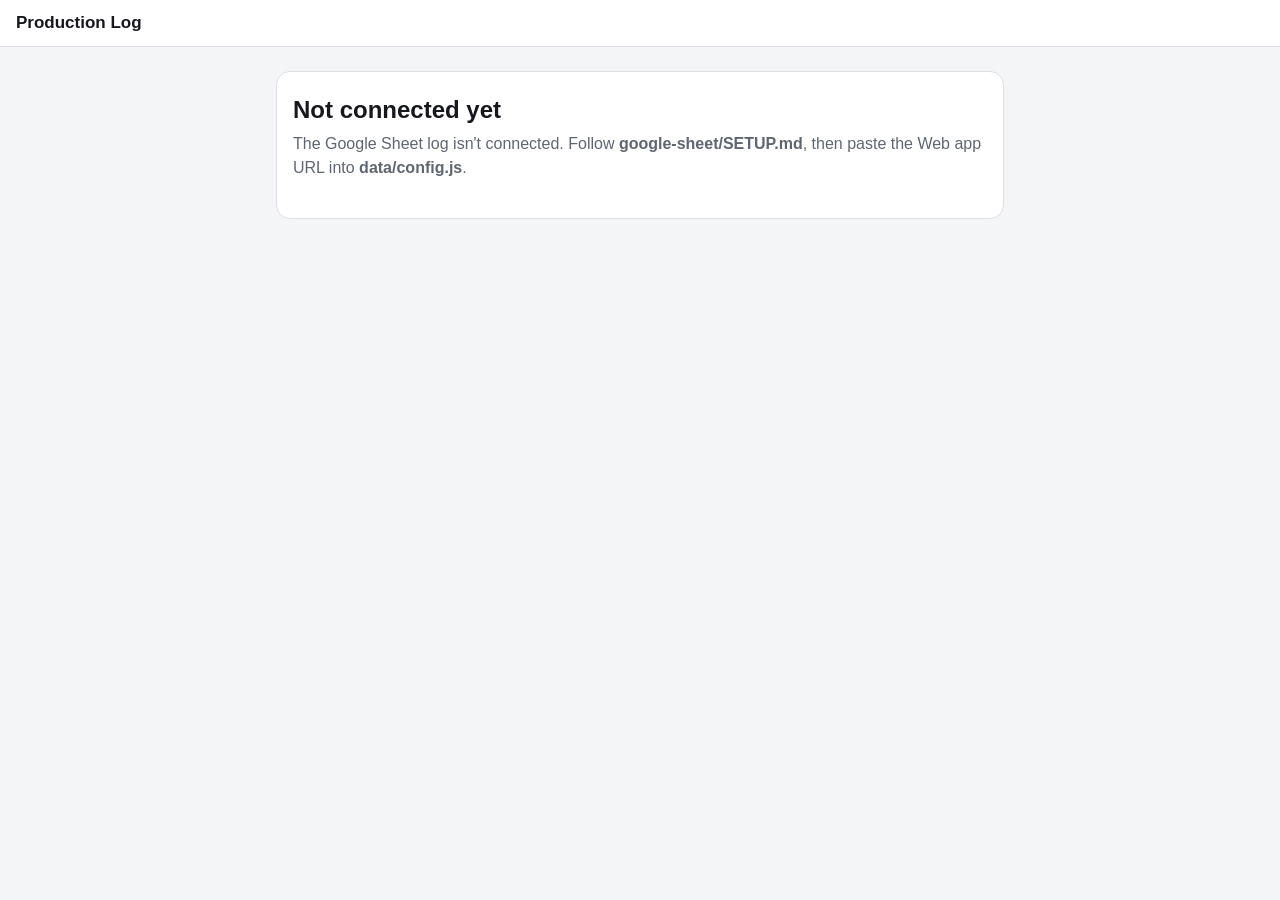
==== admin.html @ b52d9765 "Add password-protected admin log page admin.html lists every completed setup/breakdown and its notes" ====
<!doctype html>
<html lang="en">
<head>
  <meta charset="utf-8" />
  <meta name="viewport" content="width=device-width, initial-scale=1, viewport-fit=cover" />
  <meta name="robots" content="noindex, nofollow" />
  <meta name="theme-color" content="#14161a" />
  <title>Production Log · Admin</title>
  <link rel="stylesheet" href="styles.css?v=1793486405" />
</head>
<body>
  <header class="topbar">
    <div class="topbar-title admin-title">Production Log</div>
    <button class="restart-btn" id="signOutBtn" hidden>Sign out</button>
  </header>

  <main id="admin"></main>

  <script src="data/config.js?v=1793486405"></script>
  <script src="admin.js?v=1793486405"></script>
</body>
</html>
---- styles.css ----
:root {
  --bg: #f4f5f7;
  --surface: #ffffff;
  --surface-2: #eceef2;
  --text: #16181d;
  --muted: #5f6672;
  --border: #dcdfe5;
  --accent: #2f6fed;
  --accent-ink: #ffffff;
  --done: #1f9d55;
  --done-soft: #e3f5ea;
  --tip-bg: #e8f0ff;
  --tip-ink: #1d4fb8;
  --warn-bg: #fff4dc;
  --warn-ink: #8a5a00;
  --radius: 14px;
  color-scheme: light;
}
@media (prefers-color-scheme: dark) {
  :root {
    --bg: #14161a;
    --surface: #1d2026;
    --surface-2: #272b33;
    --text: #eef0f3;
    --muted: #9aa1ad;
    --border: #2f343d;
    --accent: #5b8cff;
    --accent-ink: #0b0d10;
    --done: #3ccf7a;
    --done-soft: #17301f;
    --tip-bg: #1a2640;
    --tip-ink: #9dbaff;
    --warn-bg: #33270f;
    --warn-ink: #f2c66b;
    color-scheme: dark;
  }
}

* { box-sizing: border-box; }
html, body { margin: 0; }
body {
  background: var(--bg);
  color: var(--text);
  font: 16px/1.5 -apple-system, BlinkMacSystemFont, "Segoe UI", Roboto, sans-serif;
  -webkit-tap-highlight-color: transparent;
  padding-bottom: env(safe-area-inset-bottom, 0px);
}
button { font: inherit; color: inherit; cursor: pointer; }
[hidden] { display: none !important; }

/* ---------- Top bar ---------- */
.topbar {
  position: sticky; top: 0; z-index: 10;
  display: flex; align-items: center; gap: 8px;
  padding: calc(env(safe-area-inset-top, 0px) + 10px) 12px 10px;
  background: var(--surface);
  border-bottom: 1px solid var(--border);
}
.topbar-title { flex: 1; font-weight: 650; font-size: 17px; text-align: center; white-space: nowrap; overflow: hidden; text-overflow: ellipsis; }
.icon-btn {
  width: 40px; height: 40px; border-radius: 10px;
  border: 0; background: transparent; font-size: 22px; line-height: 1;
}
.icon-btn:hover { background: var(--surface-2); }
.topbar .icon-btn[hidden] + .topbar-title { margin-left: 48px; }

main { max-width: 760px; margin: 0 auto; padding: 16px 16px 120px; }

/* ---------- Home ---------- */
.hero h1 { font-size: 26px; margin: 8px 0 4px; }
.hero p { margin: 0 0 20px; color: var(--muted); }
.guide-card {
  background: var(--surface); border: 1px solid var(--border);
  border-radius: var(--radius); padding: 16px; margin-bottom: 14px;
}
.guide-card.soon { opacity: .55; }
.guide-head { display: flex; gap: 12px; align-items: center; margin-bottom: 12px; }
.guide-icon { font-size: 30px; width: 48px; height: 48px; display: grid; place-items: center; background: var(--surface-2); border-radius: 12px; }
.guide-head h2 { margin: 0; font-size: 19px; }
.guide-head p { margin: 2px 0 0; color: var(--muted); font-size: 14px; }
.badge { font-size: 12px; font-weight: 600; padding: 2px 8px; border-radius: 99px; background: var(--surface-2); color: var(--muted); }
.routine-row { display: grid; grid-template-columns: 1fr 1fr; gap: 10px; }
.routine-btn {
  text-align: left; padding: 12px 14px; border-radius: 12px;
  border: 1px solid var(--border); background: var(--surface-2);
}
.routine-btn strong { display: block; font-size: 16px; }
.routine-btn span { font-size: 13px; color: var(--muted); }
.mini-bar { height: 5px; border-radius: 9px; background: var(--border); margin-top: 8px; overflow: hidden; }
.mini-bar > i { display: block; height: 100%; background: var(--accent); }
.mini-bar.full > i { background: var(--done); }

/* ---------- Progress header ---------- */
.progress-wrap { margin-bottom: 14px; }
.progress-meta { display: flex; justify-content: space-between; align-items: center; gap: 8px; font-size: 14px; color: var(--muted); margin-bottom: 6px; }
.restart-btn {
  border: 1px solid var(--border); background: var(--surface); color: var(--text);
  font-size: 13px; font-weight: 600; padding: 5px 10px; border-radius: 99px; white-space: nowrap;
}
.restart-btn.armed { background: #d33; border-color: #d33; color: #fff; }
.progress { height: 10px; border-radius: 99px; background: var(--surface-2); overflow: hidden; }
.progress > i { display: block; height: 100%; background: var(--accent); transition: width .3s ease; }
.progress.full > i { background: var(--done); }

.seg { display: flex; background: var(--surface-2); border-radius: 12px; padding: 4px; margin-bottom: 16px; }
.seg button { flex: 1; border: 0; background: transparent; padding: 8px; border-radius: 9px; font-weight: 600; color: var(--muted); }
.seg button.on { background: var(--surface); color: var(--text); box-shadow: 0 1px 3px rgba(0,0,0,.12); }

/* ---------- Step card (step-by-step view) ---------- */
.step-card { background: var(--surface); border: 1px solid var(--border); border-radius: var(--radius); overflow: hidden; }
.step-card.is-done { border-color: var(--done); }
.step-body { padding: 16px; }
.step-section { font-size: 13px; font-weight: 600; text-transform: uppercase; letter-spacing: .04em; color: var(--muted); }
.step-title { font-size: 22px; margin: 4px 0 12px; line-height: 1.25; }
.step-title .num { color: var(--muted); font-weight: 500; }

.photo { position: relative; aspect-ratio: 4 / 3; max-width: 100%; background: var(--surface-2); }
.photo img { width: 100%; height: 100%; object-fit: cover; display: block; cursor: zoom-in; }
/* Real photos keep their own shape (most are portrait), capped so the steps stay on screen. */
.photo.fit { aspect-ratio: auto; }
.photo.fit img { height: auto; max-height: 62vh; object-fit: contain; }
.photo-ph {
  position: absolute; inset: 12px; border: 2px dashed var(--border); border-radius: 10px;
  display: grid; place-content: center; text-align: center; color: var(--muted); gap: 4px;
}
.photo-ph b { font-size: 36px; }
.photo-ph small { font-size: 12px; opacity: .8; }
.photo-caption { font-size: 13px; color: var(--muted); padding: 8px 16px 0; }
.photo-credit { display: block; font-size: 11px; opacity: .75; }
.photo-badge {
  position: absolute; top: 10px; left: 10px; pointer-events: none;
  background: rgba(0,0,0,.65); color: #fff; font-size: 12px; font-weight: 600;
  padding: 3px 8px; border-radius: 99px;
}

.instructions { margin: 0 0 12px; padding-left: 22px; }
.instructions li { margin-bottom: 8px; }
.note-box { border-radius: 10px; padding: 10px 12px; margin: 10px 0; font-size: 15px; }
.note-box.tip { background: var(--tip-bg); color: var(--tip-ink); }
.note-box.warn { background: var(--warn-bg); color: var(--warn-ink); }

.user-note summary { cursor: pointer; color: var(--muted); font-size: 14px; margin-top: 8px; }
.user-note textarea {
  width: 100%; min-height: 70px; margin-top: 8px; padding: 10px; border-radius: 10px;
  border: 1px solid var(--border); background: var(--bg); color: var(--text); font: inherit; resize: vertical;
}
.done-stamp { font-size: 13px; color: var(--done); font-weight: 600; margin-top: 8px; }

/* Bottom action bar */
.action-bar {
  position: fixed; left: 0; right: 0; bottom: 0; z-index: 9;
  background: var(--surface); border-top: 1px solid var(--border);
  padding: 10px 16px calc(env(safe-area-inset-bottom, 0px) + 10px);
}
.action-inner { max-width: 760px; margin: 0 auto; display: flex; gap: 10px; }
.btn {
  border: 1px solid var(--border); background: var(--surface-2);
  padding: 14px 16px; border-radius: 12px; font-weight: 650; font-size: 16px;
}
.btn:disabled { opacity: .4; cursor: default; }
.btn.primary { flex: 1; background: var(--accent); border-color: var(--accent); color: var(--accent-ink); }
.btn.done { flex: 1; background: var(--done-soft); border-color: var(--done); color: var(--done); }
.btn.block { width: 100%; }

/* ---------- List view ---------- */
.list-section { margin-bottom: 18px; }
.list-section h3 { font-size: 14px; text-transform: uppercase; letter-spacing: .04em; color: var(--muted); margin: 0 0 8px; display: flex; justify-content: space-between; }
.list-item {
  display: flex; align-items: center; gap: 12px; width: 100%;
  background: var(--surface); border: 1px solid var(--border); border-radius: 12px;
  padding: 12px; margin-bottom: 8px; text-align: left;
}
.check {
  flex: none; width: 30px; height: 30px; border-radius: 50%;
  border: 2px solid var(--border); display: grid; place-items: center;
  background: transparent; font-size: 16px; color: transparent;
}
.list-item.is-done .check, .check.on { background: var(--done); border-color: var(--done); color: #fff; }
.list-item.is-done .li-title { color: var(--muted); text-decoration: line-through; }
.li-text { flex: 1; min-width: 0; }
.li-title { font-weight: 600; }
.li-sub { font-size: 13px; color: var(--muted); }
.li-go { color: var(--muted); font-size: 20px; }

/* ---------- Complete ---------- */
.complete { text-align: center; padding: 30px 10px; }
.complete .big { font-size: 64px; }
.complete h2 { margin: 8px 0; }
.complete p { color: var(--muted); }
.summary-notes { text-align: left; background: var(--surface); border: 1px solid var(--border); border-radius: var(--radius); padding: 14px 16px; margin: 20px 0; }
.summary-notes h3 { margin: 0 0 8px; font-size: 15px; }
.summary-notes li { margin-bottom: 6px; }

.log-status { font-size: 14px; }
.log-status.sent { color: var(--done); }
.log-status.pending, .log-status.off { color: var(--warn-ink); }
.link-btn { border: 0; background: none; padding: 0; color: var(--accent); text-decoration: underline; font-size: inherit; }

/* ---------- Start screen ---------- */
.start-card {
  background: var(--surface); border: 1px solid var(--border); border-radius: var(--radius);
  padding: 20px 16px; margin-top: 8px;
}
.start-card .guide-icon { margin-bottom: 10px; }
.start-card h2 { margin: 0 0 4px; }
.start-sub { margin: 0 0 18px; color: var(--muted); }
.field-error { color: #d33; margin: -4px 0 12px; font-size: 14px; }

/* ---------- Admin log ---------- */
.admin-title { text-align: left; padding-left: 4px; }
.stat-row { display: grid; grid-template-columns: repeat(4, 1fr); gap: 8px; margin-bottom: 14px; }
.stat { background: var(--surface); border: 1px solid var(--border); border-radius: 12px; padding: 10px; text-align: center; }
.stat b { display: block; font-size: 22px; }
.stat span { font-size: 12px; color: var(--muted); }
.filter-row { display: flex; gap: 8px; align-items: center; margin-bottom: 16px; flex-wrap: wrap; }
.filter-row input[type="search"] {
  flex: 1 1 180px; min-width: 0; padding: 10px 12px; border-radius: 10px;
  border: 1px solid var(--border); background: var(--surface); color: var(--text); font: inherit;
}
.filter-row .btn { padding: 9px 14px; }
.toggle { display: flex; align-items: center; gap: 6px; font-size: 14px; color: var(--muted); white-space: nowrap; }
.run-card { background: var(--surface); border: 1px solid var(--border); border-radius: 12px; padding: 12px; margin-bottom: 8px; }
.run-top { display: flex; align-items: center; gap: 8px; flex-wrap: wrap; }
.run-tag { font-size: 12px; font-weight: 700; padding: 2px 8px; border-radius: 99px; }
.run-tag.setup { background: var(--tip-bg); color: var(--tip-ink); }
.run-tag.breakdown { background: var(--done-soft); color: var(--done); }
.run-name { font-weight: 650; }
.run-meta { font-size: 13px; color: var(--muted); margin-top: 4px; }
.run-notes { margin-top: 8px; padding: 8px 10px; border-radius: 8px; background: var(--warn-bg); color: var(--warn-ink); font-size: 14px; white-space: pre-line; }
.admin-loading, .admin-empty { text-align: center; color: var(--muted); padding: 30px 0; }
@media (max-width: 420px) { .stat b { font-size: 18px; } }

/* ---------- Lightbox & sheet ---------- */
.lightbox { position: fixed; inset: 0; z-index: 50; background: rgba(0,0,0,.92); display: grid; place-items: center; padding: 16px; }
.lightbox img { max-width: 100%; max-height: 90vh; border-radius: 8px; }
.lightbox-close { position: absolute; top: calc(env(safe-area-inset-top, 0px) + 12px); right: 12px; color: #fff; }

.sheet-backdrop { position: fixed; inset: 0; z-index: 40; background: rgba(0,0,0,.45); display: flex; align-items: flex-end; justify-content: center; }
.sheet {
  width: 100%; max-width: 520px; background: var(--surface); border-radius: 18px 18px 0 0;
  padding: 18px 16px calc(env(safe-area-inset-bottom, 0px) + 18px);
}
.sheet h3 { margin: 0 0 12px; }
.sheet .btn { width: 100%; margin-bottom: 10px; text-align: left; }
.sheet .btn.danger { color: #d33; }
.field label { display: block; font-size: 14px; color: var(--muted); margin-bottom: 4px; }
.field input {
  width: 100%; padding: 12px; border-radius: 10px; border: 1px solid var(--border);
  background: var(--bg); color: var(--text); font: inherit; margin-bottom: 12px;
}

@media (min-width: 700px) {
  .step-title { font-size: 26px; }
}
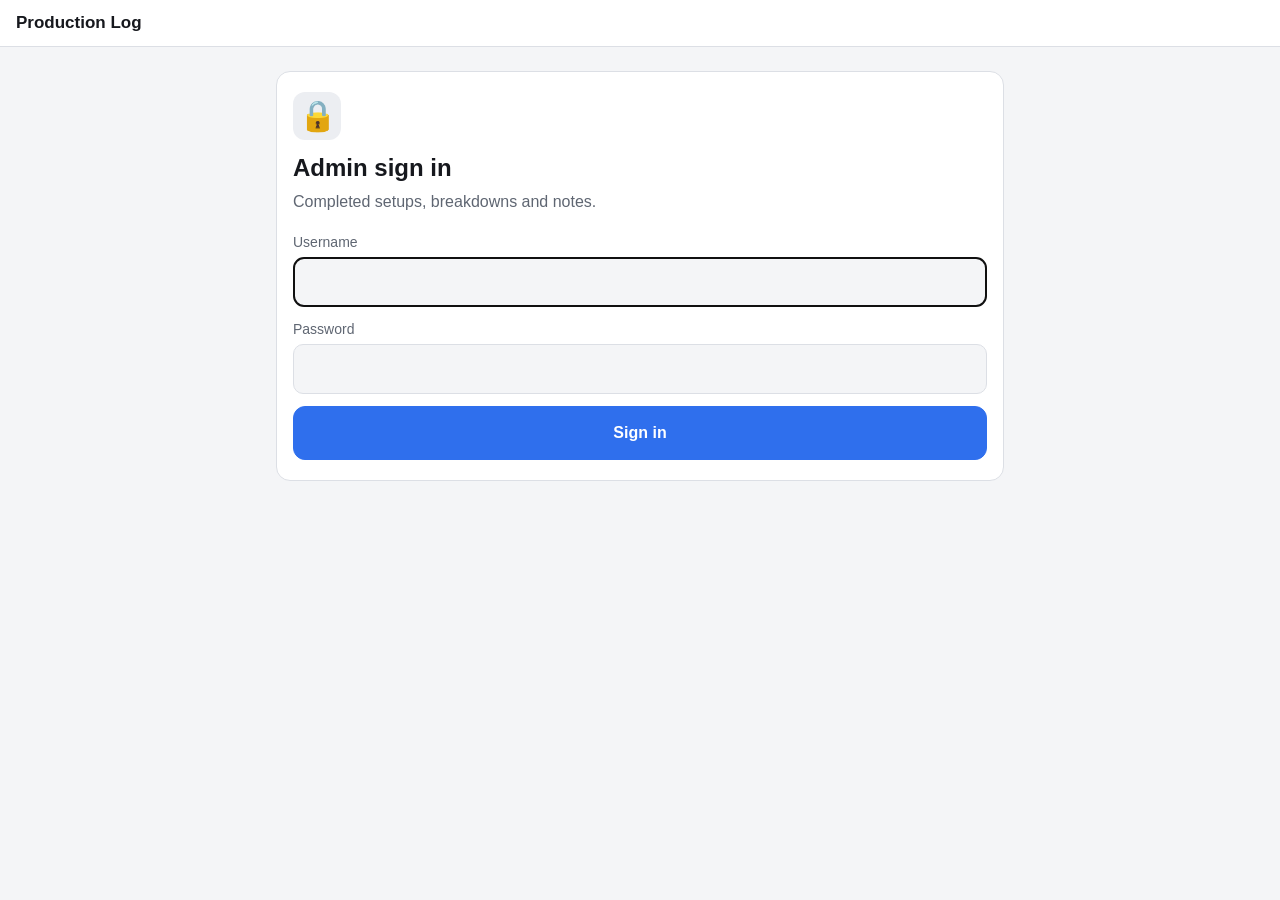
==== commit 91b9f328: "Connect the Google Sheet run log Co-Authored-By: Claude Opus 5.5 (1M context) <noreply@anthropic.com" ====
--- a/admin.html
+++ b/admin.html
@@ -6,7 +6,7 @@
   <meta name="robots" content="noindex, nofollow" />
   <meta name="theme-color" content="#14161a" />
   <title>Production Log · Admin</title>
-  <link rel="stylesheet" href="styles.css?v=1793486405" />
+  <link rel="stylesheet" href="styles.css?v=1793486893" />
 </head>
 <body>
   <header class="topbar">
@@ -16,7 +16,7 @@
 
   <main id="admin"></main>
 
-  <script src="data/config.js?v=1793486405"></script>
-  <script src="admin.js?v=1793486405"></script>
+  <script src="data/config.js?v=1793486893"></script>
+  <script src="admin.js?v=1793486893"></script>
 </body>
 </html>
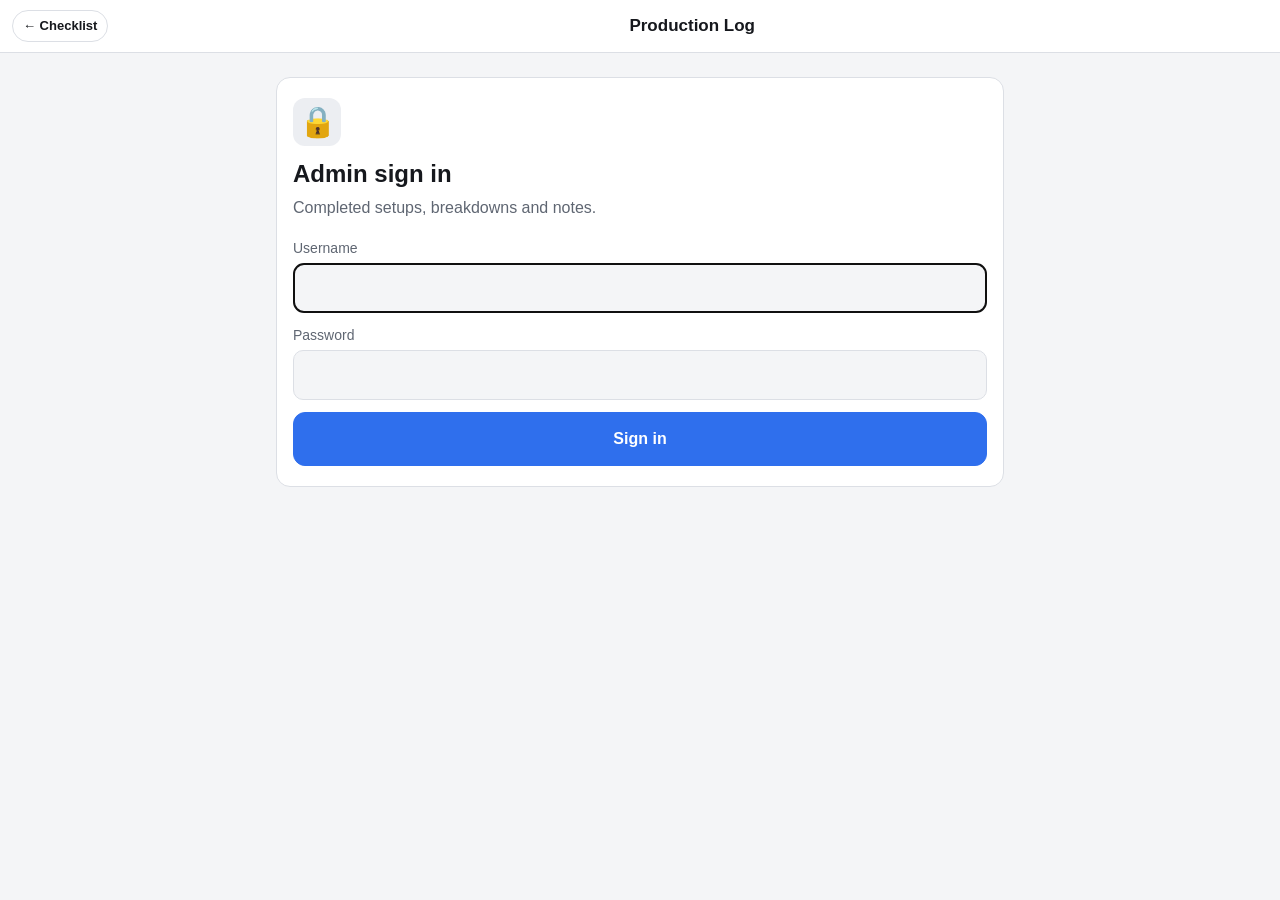
==== commit bd56d953: "Add Admin link on home screen and back link on the log page Co-Authored-By: Claude Opus 5.5 (1M cont" ====
--- a/admin.html
+++ b/admin.html
@@ -6,17 +6,18 @@
   <meta name="robots" content="noindex, nofollow" />
   <meta name="theme-color" content="#14161a" />
   <title>Production Log · Admin</title>
-  <link rel="stylesheet" href="styles.css?v=1793486893" />
+  <link rel="stylesheet" href="styles.css?v=1793487685" />
 </head>
 <body>
   <header class="topbar">
-    <div class="topbar-title admin-title">Production Log</div>
+    <a class="restart-btn header-link" href="./">← Checklist</a>
+    <div class="topbar-title">Production Log</div>
     <button class="restart-btn" id="signOutBtn" hidden>Sign out</button>
   </header>
 
   <main id="admin"></main>
 
-  <script src="data/config.js?v=1793486893"></script>
-  <script src="admin.js?v=1793486893"></script>
+  <script src="data/config.js?v=1793487685"></script>
+  <script src="admin.js?v=1793487685"></script>
 </body>
 </html>
--- a/styles.css
+++ b/styles.css
@@ -207,7 +207,7 @@
 .field-error { color: #d33; margin: -4px 0 12px; font-size: 14px; }
 
 /* ---------- Admin log ---------- */
-.admin-title { text-align: left; padding-left: 4px; }
+.header-link { text-decoration: none; display: inline-block; }
 .stat-row { display: grid; grid-template-columns: repeat(4, 1fr); gap: 8px; margin-bottom: 14px; }
 .stat { background: var(--surface); border: 1px solid var(--border); border-radius: 12px; padding: 10px; text-align: center; }
 .stat b { display: block; font-size: 22px; }
